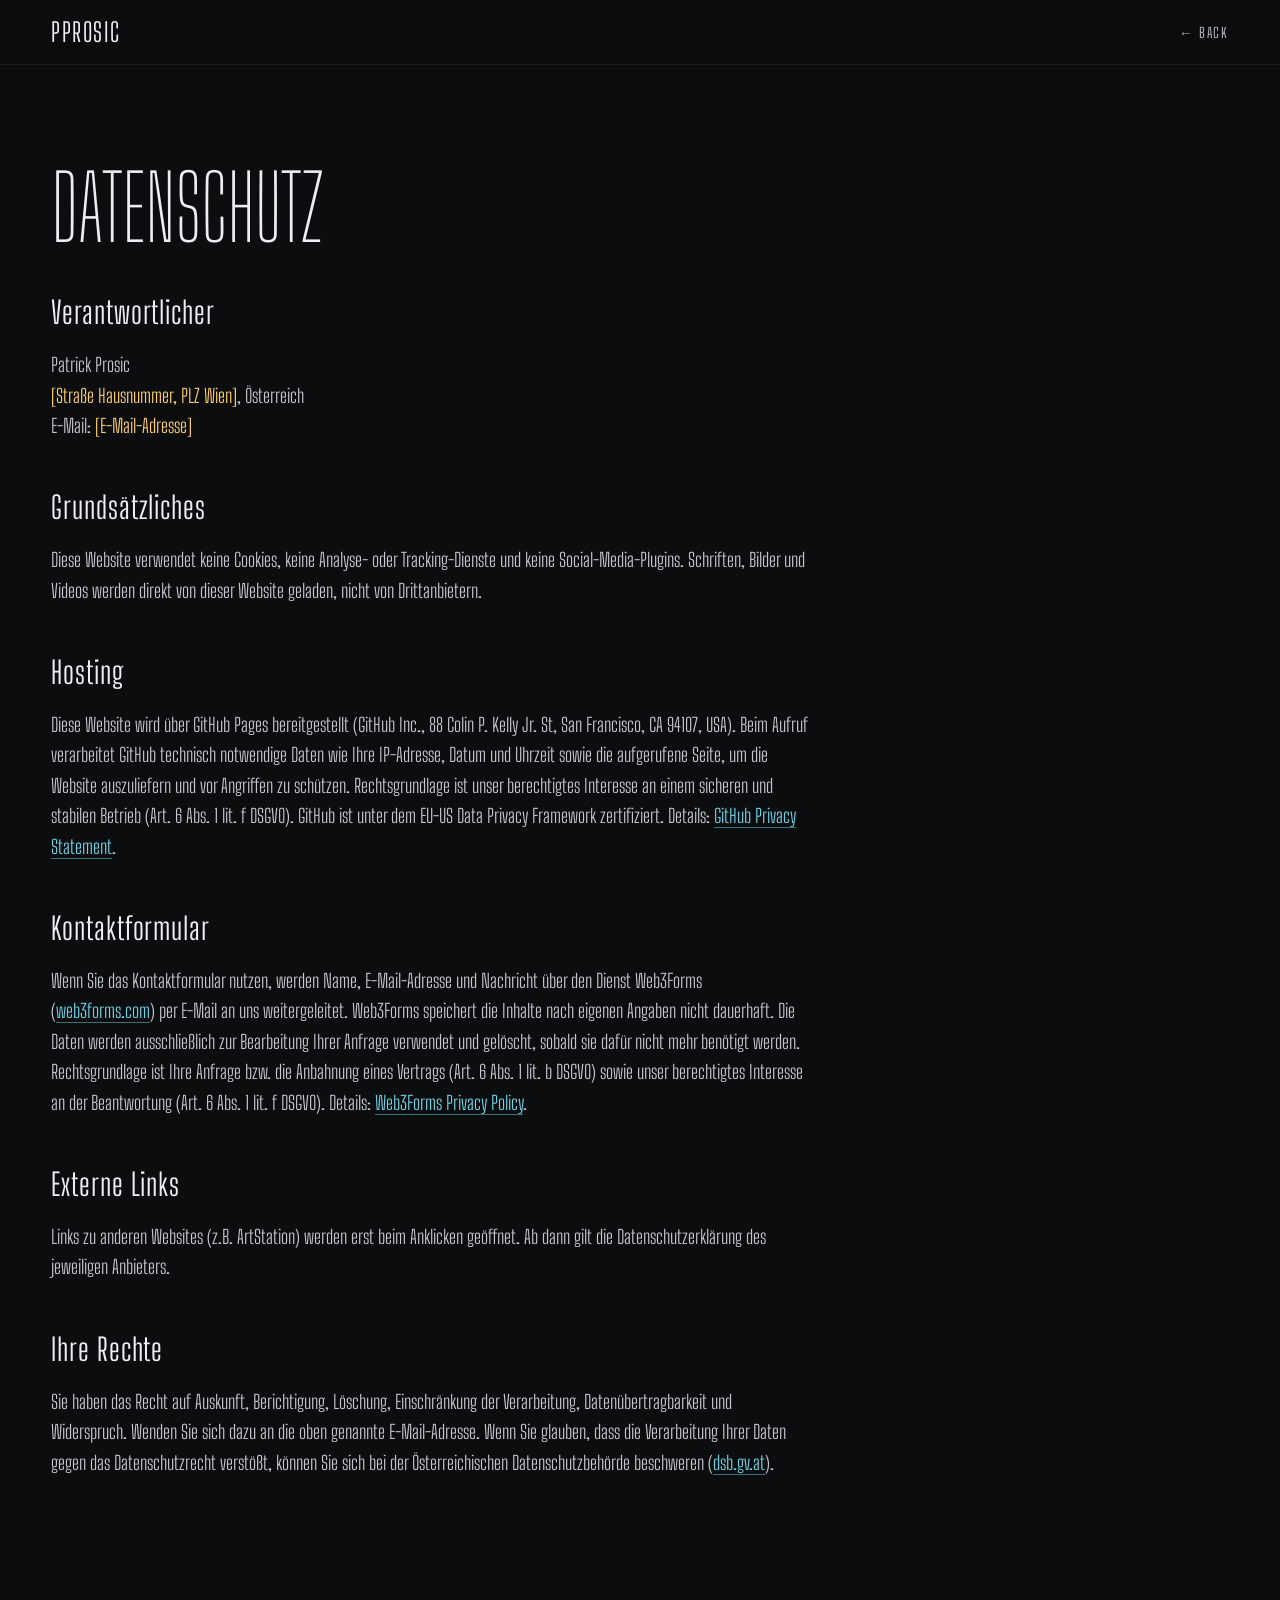
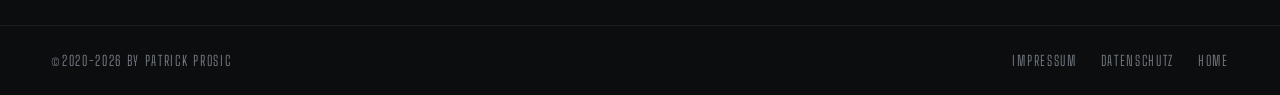
==== datenschutz.html @ fbdee968 "Website v1: Claude-Design-Seite mit Hero-Videostreamer, Kontaktformular und Rechtsseiten - Hero: Vid" ====
<!DOCTYPE html>
<html lang="de">
<head>
  <meta charset="utf-8">
  <meta name="viewport" content="width=device-width, initial-scale=1">
  <title>Datenschutz | pprosic</title>
  <meta name="robots" content="noindex">
  <link rel="icon" href="favicon.svg" type="image/svg+xml">
  <link rel="stylesheet" href="css/style.css">
</head>
<body>

  <nav class="nav">
    <a href="index.html" class="nav__logo">PPROSIC</a>
    <div class="nav__links">
      <a href="index.html">← Back</a>
    </div>
  </nav>

  <!-- Gelb markierte Stellen (class="todo") mit eigenen Angaben ersetzen und die Markierung entfernen. -->
  <main class="pad legal">
    <h1>DATENSCHUTZ</h1>

    <h2>Verantwortlicher</h2>
    <p>
      Patrick Prosic<br>
      <span class="todo">[Straße Hausnummer, PLZ Wien]</span>, Österreich<br>
      E-Mail: <span class="todo">[E-Mail-Adresse]</span>
    </p>

    <h2>Grundsätzliches</h2>
    <p>Diese Website verwendet keine Cookies, keine Analyse- oder Tracking-Dienste und keine Social-Media-Plugins. Schriften, Bilder und Videos werden direkt von dieser Website geladen, nicht von Drittanbietern.</p>

    <h2>Hosting</h2>
    <p>Diese Website wird über GitHub Pages bereitgestellt (GitHub Inc., 88 Colin P. Kelly Jr. St, San Francisco, CA 94107, USA). Beim Aufruf verarbeitet GitHub technisch notwendige Daten wie Ihre IP-Adresse, Datum und Uhrzeit sowie die aufgerufene Seite, um die Website auszuliefern und vor Angriffen zu schützen. Rechtsgrundlage ist unser berechtigtes Interesse an einem sicheren und stabilen Betrieb (Art. 6 Abs. 1 lit. f DSGVO). GitHub ist unter dem EU-US Data Privacy Framework zertifiziert. Details: <a href="https://docs.github.com/en/site-policy/privacy-policies/github-general-privacy-statement" target="_blank" rel="noopener">GitHub Privacy Statement</a>.</p>

    <h2>Kontaktformular</h2>
    <p>Wenn Sie das Kontaktformular nutzen, werden Name, E-Mail-Adresse und Nachricht über den Dienst Web3Forms (<a href="https://web3forms.com" target="_blank" rel="noopener">web3forms.com</a>) per E-Mail an uns weitergeleitet. Web3Forms speichert die Inhalte nach eigenen Angaben nicht dauerhaft. Die Daten werden ausschließlich zur Bearbeitung Ihrer Anfrage verwendet und gelöscht, sobald sie dafür nicht mehr benötigt werden. Rechtsgrundlage ist Ihre Anfrage bzw. die Anbahnung eines Vertrags (Art. 6 Abs. 1 lit. b DSGVO) sowie unser berechtigtes Interesse an der Beantwortung (Art. 6 Abs. 1 lit. f DSGVO). Details: <a href="https://web3forms.com/privacy" target="_blank" rel="noopener">Web3Forms Privacy Policy</a>.</p>

    <h2>Externe Links</h2>
    <p>Links zu anderen Websites (z.B. ArtStation) werden erst beim Anklicken geöffnet. Ab dann gilt die Datenschutzerklärung des jeweiligen Anbieters.</p>

    <h2>Ihre Rechte</h2>
    <p>Sie haben das Recht auf Auskunft, Berichtigung, Löschung, Einschränkung der Verarbeitung, Datenübertragbarkeit und Widerspruch. Wenden Sie sich dazu an die oben genannte E-Mail-Adresse. Wenn Sie glauben, dass die Verarbeitung Ihrer Daten gegen das Datenschutzrecht verstößt, können Sie sich bei der Österreichischen Datenschutzbehörde beschweren (<a href="https://www.dsb.gv.at" target="_blank" rel="noopener">dsb.gv.at</a>).</p>
  </main>

  <footer class="footer">
    <span>©2020-2026 by Patrick Prosic</span>
    <span class="footer__links"><a href="impressum.html">Impressum</a><a href="datenschutz.html">Datenschutz</a><a href="index.html">Home</a></span>
  </footer>

</body>
</html>
---- css/style.css ----
/* pprosic.com */

/* Schriften lokal (SIL Open Font License) — kein Abruf bei Google, DSGVO-freundlich */
@font-face { font-family: 'Big Shoulders Display'; font-weight: 100 900; font-display: swap; src: url(../assets/fonts/BigShouldersDisplay-latin.woff2) format('woff2'); unicode-range: U+0000-00FF, U+0131, U+0152-0153, U+02BB-02BC, U+02C6, U+02DA, U+02DC, U+0304, U+0308, U+0329, U+2000-206F, U+20AC, U+2122, U+2191, U+2193, U+2212, U+2215, U+FEFF, U+FFFD; }
@font-face { font-family: 'Big Shoulders Display'; font-weight: 100 900; font-display: swap; src: url(../assets/fonts/BigShouldersDisplay-latin-ext.woff2) format('woff2'); unicode-range: U+0100-02BA, U+02BD-02C5, U+02C7-02CC, U+02CE-02D7, U+02DD-02FF, U+0304, U+0308, U+0329, U+1D00-1DBF, U+1E00-1E9F, U+1EF2-1EFF, U+2020, U+20A0-20AB, U+20AD-20C4, U+2113, U+2C60-2C7F, U+A720-A7FF; }
@font-face { font-family: 'Big Shoulders Text'; font-weight: 100 900; font-display: swap; src: url(../assets/fonts/BigShouldersText-latin.woff2) format('woff2'); unicode-range: U+0000-00FF, U+0131, U+0152-0153, U+02BB-02BC, U+02C6, U+02DA, U+02DC, U+0304, U+0308, U+0329, U+2000-206F, U+20AC, U+2122, U+2191, U+2193, U+2212, U+2215, U+FEFF, U+FFFD; }
@font-face { font-family: 'Big Shoulders Text'; font-weight: 100 900; font-display: swap; src: url(../assets/fonts/BigShouldersText-latin-ext.woff2) format('woff2'); unicode-range: U+0100-02BA, U+02BD-02C5, U+02C7-02CC, U+02CE-02D7, U+02DD-02FF, U+0304, U+0308, U+0329, U+1D00-1DBF, U+1E00-1E9F, U+1EF2-1EFF, U+2020, U+20A0-20AB, U+20AD-20C4, U+2113, U+2C60-2C7F, U+A720-A7FF; }

:root {
  --bg: #0c0d0f;
  --bg-alt: #111316;
  --ink: #eceef1;
  --ink-2: #c4c8ce;
  --ink-3: #a9aeb6;
  --ink-4: #7d838c;
  --accent: #6fd3e6;
  --line: rgba(255,255,255,0.07);
  --pad: clamp(20px, 4vw, 56px);
  --display: 'Big Shoulders Display', sans-serif;
  --text: 'Big Shoulders Text', sans-serif;
}

* { box-sizing: border-box; }
html { scroll-behavior: smooth; }
body {
  margin: 0; background: var(--bg); color: var(--ink);
  font-family: var(--text); font-weight: 300; font-size: 19px;
  -webkit-font-smoothing: antialiased;
}
a { color: var(--ink); text-decoration: none; }
a:hover { color: var(--accent); }
::selection { background: var(--accent); color: var(--bg); }
input, textarea, button { font-family: inherit; }
img { display: block; }

.accent { color: var(--accent); }
.pad { padding: clamp(80px,10vw,130px) var(--pad); }
.pad-x { padding-left: var(--pad); padding-right: var(--pad); }
.label { font-size: 14px; font-weight: 400; letter-spacing: 0.12em; text-transform: uppercase; }

/* Nav */
.nav {
  position: fixed; top: 0; left: 0; right: 0; z-index: 20;
  display: flex; align-items: center; justify-content: space-between; gap: 24px;
  padding: 16px var(--pad);
  background: rgba(12,13,15,0.78); backdrop-filter: blur(14px); -webkit-backdrop-filter: blur(14px);
  border-bottom: 1px solid var(--line);
}
.nav__logo { font-family: var(--display); font-weight: 400; font-size: 26px; letter-spacing: 0.06em; }
.nav__links { display: flex; flex-wrap: wrap; gap: clamp(16px,2.6vw,36px); font-size: 14px; font-weight: 400; letter-spacing: 0.12em; text-transform: uppercase; }
.nav__links a { color: var(--ink-3); }
.nav__links a.accent { color: var(--accent); }
.nav__links a:hover { color: var(--ink); }

/* Hero */
.hero { position: relative; height: 100vh; min-height: 620px; overflow: hidden; display: flex; align-items: flex-end; }
.hero__img { position: absolute; inset: 0; width: 100%; height: 100%; object-fit: cover; object-position: center 35%; }
.hero__vid { position: absolute; inset: 0; width: 100%; height: 100%; object-fit: cover; object-position: center 35%; opacity: 0; transition: opacity 0.4s linear; }
.hero__vid.is-on { opacity: 1; }
.hero__shade { z-index: 2; }
.hero__content { z-index: 3; }
.hero__shade { position: absolute; inset: 0; background: linear-gradient(180deg, rgba(12,13,15,0.3) 0%, rgba(12,13,15,0) 30%, rgba(12,13,15,0.55) 70%, var(--bg) 100%); }
.hero__content { position: relative; width: 100%; padding: 0 var(--pad) clamp(40px,7vh,72px); display: flex; flex-direction: column; gap: 18px; }
.hero__title { margin: 0; font-family: var(--display); font-weight: 200; font-size: clamp(72px,13vw,220px); line-height: 0.85; letter-spacing: 0.005em; }
.hero__bar { display: flex; flex-wrap: wrap; align-items: baseline; justify-content: space-between; gap: 12px 40px; border-top: 1px solid rgba(255,255,255,0.2); padding-top: 18px; }
.hero__role { font-family: var(--display); font-weight: 400; font-size: clamp(26px,2.6vw,36px); letter-spacing: 0.02em; }
.hero__services { color: var(--ink-2); max-width: 760px; text-wrap: pretty; }

/* Intro */
.intro { display: grid; grid-template-columns: repeat(auto-fit, minmax(min(100%,320px), 1fr)); gap: 40px; align-items: end; }
.intro__big { margin: 0; font-family: var(--display); font-weight: 200; font-size: clamp(44px,5.5vw,80px); line-height: 0.95; }
.intro__text { margin: 0; line-height: 1.55; color: var(--ink-3); max-width: 46ch; text-wrap: pretty; }
.link { color: var(--accent); border-bottom: 1px solid rgba(111,211,230,0.5); }

/* Sections */
.section--alt { background: var(--bg-alt); border-top: 1px solid var(--line); border-bottom: 1px solid var(--line); }
.section--bleed { padding: 0 0 clamp(80px,10vw,130px); }
.section__head { display: flex; flex-wrap: wrap; align-items: flex-end; justify-content: space-between; gap: 24px; margin-bottom: 28px; }
.heading { display: flex; align-items: baseline; gap: 16px; margin-bottom: 40px; }
.section__head .heading { margin-bottom: 0; }
.heading__num { font-size: 14px; letter-spacing: 0.12em; color: var(--accent); }
.heading h2 { margin: 0; font-family: var(--display); font-weight: 200; font-size: clamp(56px,7vw,110px); line-height: 0.85; }

/* Filters */
.filters { display: flex; flex-wrap: wrap; gap: 6px; }
.filter {
  background: transparent; color: var(--ink-3); border: 1px solid rgba(255,255,255,0.22);
  padding: 8px 16px; font-size: 14px; font-weight: 400; letter-spacing: 0.12em; text-transform: uppercase; cursor: pointer;
}
.filter:hover { color: var(--ink); border-color: var(--ink-3); }
.filter.is-active { background: var(--ink); color: var(--bg); border-color: var(--ink); }

/* Works — full bleed */
.works { display: flex; flex-direction: column; gap: 4px; }
.work { position: relative; margin: 0; cursor: zoom-in; background: #16181c; }
.work img { width: 100%; height: auto; }
.work figcaption {
  position: absolute; left: 0; right: 0; bottom: 0;
  display: flex; justify-content: space-between; align-items: flex-end; gap: 16px;
  padding: 60px var(--pad) 18px;
  background: linear-gradient(180deg, rgba(12,13,15,0) 0%, rgba(12,13,15,0.7) 100%);
  font-size: 14px; font-weight: 400; letter-spacing: 0.12em; text-transform: uppercase;
}
.work__title { font-family: var(--display); font-weight: 400; font-size: clamp(22px,2.2vw,32px); letter-spacing: 0.03em; }
.work__cat { color: var(--ink-2); }

/* Process */
.verbs { display: flex; flex-wrap: wrap; gap: 2px 22px; max-width: 1500px; }
.verbs span { font-family: var(--display); font-weight: 200; font-size: clamp(32px,3.6vw,54px); line-height: 1.1; color: #8a9099; transition: color .2s; }
.verbs span:hover { color: var(--accent); }
.tools { margin-top: clamp(64px,8vw,100px); display: grid; grid-template-columns: repeat(auto-fit, minmax(min(100%,240px), 1fr)); gap: 40px; }
.tools__group { display: flex; flex-direction: column; gap: 14px; }
.tools__group .label { color: var(--accent); border-bottom: 1px solid rgba(255,255,255,0.14); padding-bottom: 12px; }
.tools__group ul { list-style: none; margin: 0; padding: 0; display: flex; flex-direction: column; gap: 6px; color: #d9dce0; }

/* Clients / Archive */
.clients { width: 100%; max-width: 1300px; margin: 0 auto; opacity: 0.8; }
.archive { width: 100%; cursor: zoom-in; }

/* Contact */
.contact { display: grid; grid-template-columns: repeat(auto-fit, minmax(min(100%,420px), 1fr)); gap: clamp(40px,6vw,96px); }
.contact__info { display: flex; flex-direction: column; gap: 28px; }
.contact__meta { display: flex; flex-direction: column; gap: 4px; color: var(--ink-3); }
.form { display: flex; flex-direction: column; gap: 28px; align-self: end; }
.field { display: flex; flex-direction: column; gap: 8px; }
.field .label { color: var(--ink-4); }
.field input, .field textarea {
  background: transparent; border: none; border-bottom: 1px solid rgba(255,255,255,0.22);
  color: var(--ink); font-size: 19px; font-weight: 300; padding: 8px 0; outline: none;
}
.field textarea { resize: vertical; }
.field input:focus, .field textarea:focus { border-bottom-color: var(--accent); }
.form__row { display: flex; align-items: center; gap: 24px; flex-wrap: wrap; }
.btn { background: var(--accent); color: var(--bg); border: none; padding: 14px 34px; font-size: 15px; font-weight: 400; letter-spacing: 0.14em; text-transform: uppercase; cursor: pointer; }
.btn:hover { background: var(--ink); }
.form__sent { color: var(--accent); }
.form__error { color: #e88a8a; }
.form__note { margin: -8px 0 0; font-size: 15px; color: var(--ink-4); }
.form__note a { color: var(--ink-3); border-bottom: 1px solid rgba(255,255,255,0.2); }
.btn:disabled { opacity: 0.5; cursor: wait; }
.hp { position: absolute; left: -9999px; width: 1px; height: 1px; opacity: 0; }

/* Footer */
.footer { display: flex; flex-wrap: wrap; justify-content: space-between; gap: 16px; padding: 26px var(--pad); font-size: 14px; letter-spacing: 0.12em; text-transform: uppercase; color: var(--ink-4); border-top: 1px solid var(--line); }
.footer a { color: var(--ink-4); }
.footer a:hover { color: var(--accent); }
.footer__links { display: flex; flex-wrap: wrap; gap: 24px; }

/* Rechtliches (impressum.html, datenschutz.html) */
.legal { max-width: 860px; padding-top: clamp(120px,14vw,170px); }
.legal h1 { margin: 0 0 40px; font-family: var(--display); font-weight: 200; font-size: clamp(56px,7vw,110px); line-height: 0.85; }
.legal h2 { margin: 48px 0 12px; font-family: var(--display); font-weight: 400; font-size: clamp(24px,2.4vw,32px); letter-spacing: 0.03em; }
.legal p, .legal li { line-height: 1.6; color: var(--ink-2); }
.legal a { color: var(--accent); border-bottom: 1px solid rgba(111,211,230,0.5); }
.legal .todo { color: #ffcf6e; }

/* Lightbox */
.lightbox { position: fixed; inset: 0; z-index: 50; background: rgba(8,9,10,0.96); display: flex; flex-direction: column; align-items: center; justify-content: center; gap: 16px; padding: 56px clamp(12px,3vw,40px); }
.lightbox[hidden] { display: none; }
.lightbox img { max-width: 100%; max-height: calc(100vh - 140px); object-fit: contain; }
.lightbox__bar { display: flex; align-items: center; gap: 28px; font-size: 14px; letter-spacing: 0.12em; text-transform: uppercase; color: var(--ink-3); }
.lb-btn { background: none; border: 1px solid rgba(255,255,255,0.25); color: var(--ink); padding: 8px 16px; cursor: pointer; font-size: 14px; letter-spacing: 0.12em; text-transform: uppercase; }
.lb-btn:hover { border-color: var(--accent); color: var(--accent); }
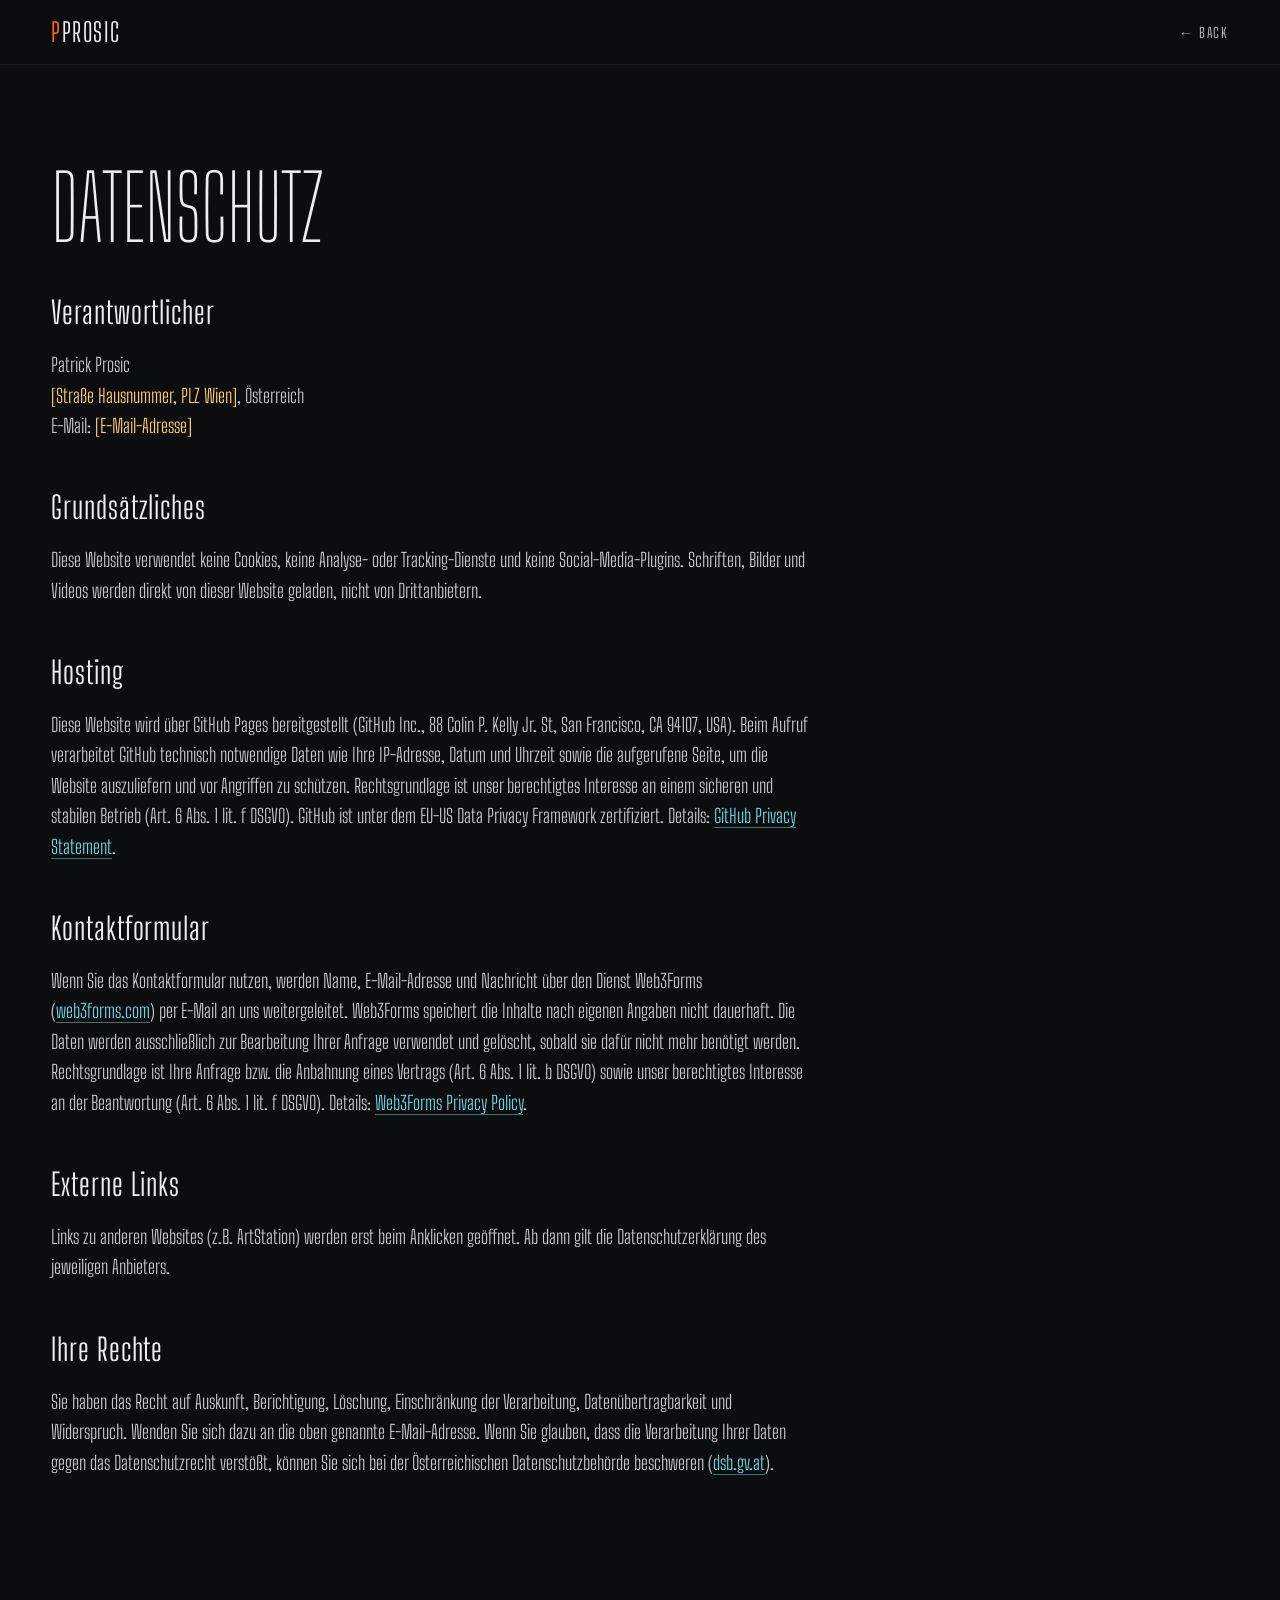
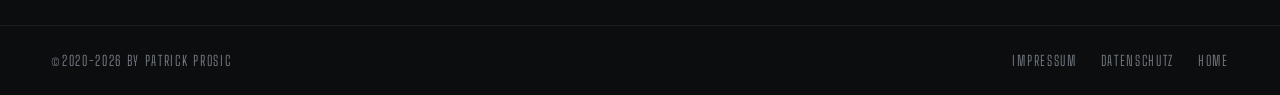
==== commit f55623fe: "Logo: erstes P von PPROSIC in Orange (#ff6a00) auf allen Seiten Co-Authored-By: Claude Opus 5.5 <nor" ====
--- a/datenschutz.html
+++ b/datenschutz.html
@@ -11,7 +11,7 @@
 <body>
 
   <nav class="nav">
-    <a href="index.html" class="nav__logo">PPROSIC</a>
+    <a href="index.html" class="nav__logo"><span>P</span>PROSIC</a>
     <div class="nav__links">
       <a href="index.html">← Back</a>
     </div>
--- a/css/style.css
+++ b/css/style.css
@@ -47,6 +47,7 @@
   border-bottom: 1px solid var(--line);
 }
 .nav__logo { font-family: var(--display); font-weight: 400; font-size: 26px; letter-spacing: 0.06em; }
+.nav__logo span { color: #ff6a00; }
 .nav__links { display: flex; flex-wrap: wrap; gap: clamp(16px,2.6vw,36px); font-size: 14px; font-weight: 400; letter-spacing: 0.12em; text-transform: uppercase; }
 .nav__links a { color: var(--ink-3); }
 .nav__links a.accent { color: var(--accent); }
@@ -61,24 +62,24 @@
 .hero__content { z-index: 3; }
 .hero__shade { position: absolute; inset: 0; background: linear-gradient(180deg, rgba(12,13,15,0.3) 0%, rgba(12,13,15,0) 30%, rgba(12,13,15,0.55) 70%, var(--bg) 100%); }
 .hero__content { position: relative; width: 100%; padding: 0 var(--pad) clamp(40px,7vh,72px); display: flex; flex-direction: column; gap: 18px; }
-.hero__title { margin: 0; font-family: var(--display); font-weight: 200; font-size: clamp(72px,13vw,220px); line-height: 0.85; letter-spacing: 0.005em; }
-.hero__bar { display: flex; flex-wrap: wrap; align-items: baseline; justify-content: space-between; gap: 12px 40px; border-top: 1px solid rgba(255,255,255,0.2); padding-top: 18px; }
-.hero__role { font-family: var(--display); font-weight: 400; font-size: clamp(26px,2.6vw,36px); letter-spacing: 0.02em; }
+/* negativer margin-left gleicht den linken Glyph-Abstand (Side Bearing) der Display-Schrift aus -> optisch buendig */
+.hero__title { margin: 0 0 0 -0.058em; font-family: var(--display); font-weight: 200; font-size: clamp(72px,13vw,220px); line-height: 0.85; letter-spacing: 0.005em; }
+.hero__head { display: flex; flex-wrap: wrap; align-items: flex-end; justify-content: space-between; gap: 12px 40px; }
+.hero__link { margin: 0; color: var(--ink-2); }
+.hero__bar { display: flex; flex-direction: column; align-items: flex-start; gap: 10px; border-top: 1px solid rgba(255,255,255,0.2); padding-top: 18px; }
+.hero__role { margin-left: -0.053em; font-family: var(--display); font-weight: 400; font-size: clamp(26px,2.6vw,36px); letter-spacing: 0.02em; }
 .hero__services { color: var(--ink-2); max-width: 760px; text-wrap: pretty; }
 
-/* Intro */
-.intro { display: grid; grid-template-columns: repeat(auto-fit, minmax(min(100%,320px), 1fr)); gap: 40px; align-items: end; }
-.intro__big { margin: 0; font-family: var(--display); font-weight: 200; font-size: clamp(44px,5.5vw,80px); line-height: 0.95; }
-.intro__text { margin: 0; line-height: 1.55; color: var(--ink-3); max-width: 46ch; text-wrap: pretty; }
 .link { color: var(--accent); border-bottom: 1px solid rgba(111,211,230,0.5); }
 
 /* Sections */
 .section--alt { background: var(--bg-alt); border-top: 1px solid var(--line); border-bottom: 1px solid var(--line); }
 .section--bleed { padding: 0 0 clamp(80px,10vw,130px); }
+#work { padding-top: clamp(60px,8vw,110px); }
 .section__head { display: flex; flex-wrap: wrap; align-items: flex-end; justify-content: space-between; gap: 24px; margin-bottom: 28px; }
 .heading { display: flex; align-items: baseline; gap: 16px; margin-bottom: 40px; }
 .section__head .heading { margin-bottom: 0; }
-.heading__num { font-size: 14px; letter-spacing: 0.12em; color: var(--accent); }
+.heading__num { font-size: 28px; letter-spacing: 0.12em; color: var(--accent); }
 .heading h2 { margin: 0; font-family: var(--display); font-weight: 200; font-size: clamp(56px,7vw,110px); line-height: 0.85; }
 
 /* Filters */
